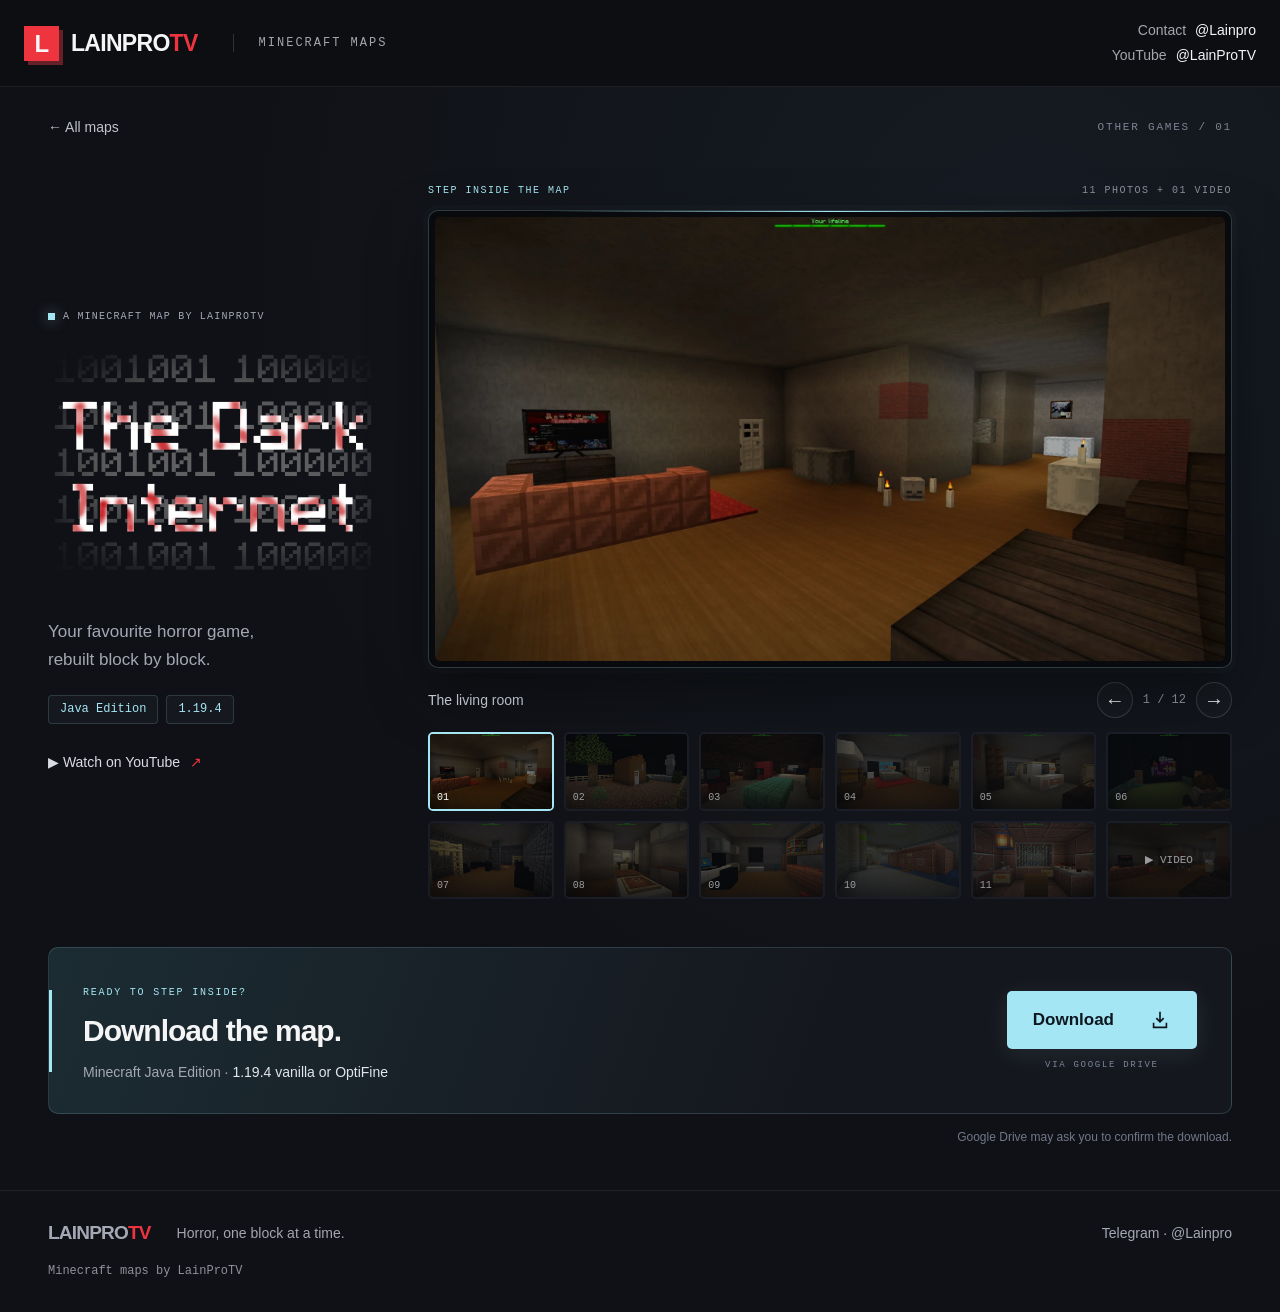
==== dark-internet/index.html @ 1615fa27 "Add The Dark Internet page and update download source" ====
<!doctype html><html lang="en"><head><meta charset="utf-8"><meta name="viewport" content="width=device-width,initial-scale=1"><title>The Dark Internet — LainProTV Minecraft Maps</title><meta name="description" content="Explore eleven screenshots, watch LainProTV’s video and download The Dark Internet for Minecraft Java Edition 1.19.4."><meta name="theme-color" content="#101116"><link rel="stylesheet" href="../styles.css"><link rel="stylesheet" href="../project.css"><script src="../gallery.js" defer></script><style>.dark-project .project-logo{aspect-ratio:1080/800!important}@media(min-width:761px){.dark-project .gallery-dots{grid-template-columns:repeat(6,minmax(0,1fr))}}</style></head><body class="project-page dark-project"><a class="skip" href="#project">Skip to project</a><header class="topbar"><a class="brand" href="../" aria-label="LainProTV home"><span class="brand-mark">L</span><span>LAINPRO<span class="brand-tv">TV</span></span></a><span class="topbar-label">MINECRAFT MAPS</span><div class="contact-links"><a class="contact" href="https://t.me/Lainpro" target="_blank" rel="noopener noreferrer">Contact <span>@Lainpro</span></a><a class="contact youtube" href="https://www.youtube.com/@LainProTV" target="_blank" rel="noopener noreferrer" aria-label="LainProTV YouTube channel">YouTube <span>@LainProTV</span></a></div></header>
<main id="project" class="project-main"><div class="project-breadcrumb"><a class="back-link" href="../#other-games">← All maps</a><span>OTHER GAMES / 01</span></div>
<div class="project-layout"><div class="project-title"><p class="project-kicker"><span></span> A MINECRAFT MAP BY LAINPROTV</p><h1 class="project-logo"><img src="../assets/dark-internet/logo.png" alt="The Dark Internet" width="1080" height="1080"></h1><p class="project-description">Your favourite horror game,<br>rebuilt block by block.</p><div class="project-tags"><span>Java Edition</span><span>1.19.4</span></div><a class="watch-link" href="https://www.youtube.com/watch?v=_7Xxnyls4Ls" target="_blank" rel="noopener noreferrer">▶ Watch on YouTube <span>↗</span></a></div>
<section class="gallery gallery-many" data-video-id="_7Xxnyls4Ls" data-video-title="The Dark Internet · LainProTV" style="--gallery-items:12" aria-label="The Dark Internet screenshots and video" aria-roledescription="carousel" tabindex="0"><div class="gallery-heading"><span>STEP INSIDE THE MAP</span><span>11 PHOTOS + 01 VIDEO</span></div><div class="gallery-stage"><div class="gallery-slides"><figure class="gallery-slide" data-caption="The living room"><img src="../assets/dark-internet/1.webp" alt="Dim living room with a television, copper sofa and candles beside a skull" width="2048" height="1152" fetchpriority="high"></figure><figure class="gallery-slide" data-caption="The garden"><img src="../assets/dark-internet/2.webp" alt="Garden with a wooden shed, tree and stone monument at night" width="2048" height="1152" loading="lazy"></figure><figure class="gallery-slide" data-caption="The game room"><img src="../assets/dark-internet/3.webp" alt="Game room with a turquoise table, arcade cabinets and dark wooden walls" width="2048" height="1152" loading="lazy"></figure><figure class="gallery-slide" data-caption="The bedroom"><img src="../assets/dark-internet/4.webp" alt="Bedroom with a red rug, bed and storage chests" width="2048" height="1152" loading="lazy"></figure><figure class="gallery-slide" data-caption="The bathroom"><img src="../assets/dark-internet/5.webp" alt="Bathroom with white fixtures and a glass shower enclosure" width="2048" height="1152" loading="lazy"></figure><figure class="gallery-slide" data-caption="The screening room"><img src="../assets/dark-internet/6.webp" alt="Dark screening room with an Ice Scream poster and a character in a minecart" width="2048" height="1152" loading="lazy"></figure><figure class="gallery-slide" data-caption="The dark chamber"><img src="../assets/dark-internet/7.webp" alt="Stone-walled chamber with wooden frames and black seating" width="2048" height="1152" loading="lazy"></figure><figure class="gallery-slide" data-caption="The hallway"><img src="../assets/dark-internet/8.webp" alt="Narrow hallway with a table and wooden floor" width="2048" height="1152" loading="lazy"></figure><figure class="gallery-slide" data-caption="The computer room"><img src="../assets/dark-internet/9.webp" alt="Computer room with a laptop, bookshelves and wooden counters" width="2048" height="1152" loading="lazy"></figure><figure class="gallery-slide" data-caption="The underground passage"><img src="../assets/dark-internet/10.webp" alt="Underground stone passage with a copper structure and water channel" width="2048" height="1152" loading="lazy"></figure><figure class="gallery-slide" data-caption="The control room"><img src="../assets/dark-internet/11.webp" alt="Copper-lined control room with a lever, barred window and redstone components" width="2048" height="1152" loading="lazy"></figure><figure class="gallery-slide video-slide" data-caption="The Dark Internet · Video by LainProTV"><div class="video-cover"><img src="../assets/dark-internet/1.webp" alt="" width="2048" height="1152" loading="lazy"><div class="video-cover-content"><span class="video-kicker">LAINPROTV · YOUTUBE</span><button type="button" class="play-video" aria-label="Play The Dark Internet video"><span class="play-icon">▶</span><span>Watch the video</span></button></div></div><div class="video-player" hidden></div></figure></div></div><div class="gallery-caption"><p class="gallery-label">The living room</p><div class="gallery-navigation"><button type="button" class="gallery-arrow prev" aria-label="Previous gallery item">←</button><p class="gallery-count" aria-live="polite" aria-atomic="true">1 / 12</p><button type="button" class="gallery-arrow next" aria-label="Next gallery item">→</button></div></div><div class="gallery-controls"><div class="gallery-dots" aria-label="Choose a screenshot or video"><button type="button" class="gallery-dot" aria-label="Show the living room screenshot" aria-pressed="true"><img src="../assets/dark-internet/1.webp" alt="" loading="lazy"><span>01</span></button><button type="button" class="gallery-dot" aria-label="Show the garden screenshot" aria-pressed="false"><img src="../assets/dark-internet/2.webp" alt="" loading="lazy"><span>02</span></button><button type="button" class="gallery-dot" aria-label="Show the game room screenshot" aria-pressed="false"><img src="../assets/dark-internet/3.webp" alt="" loading="lazy"><span>03</span></button><button type="button" class="gallery-dot" aria-label="Show the bedroom screenshot" aria-pressed="false"><img src="../assets/dark-internet/4.webp" alt="" loading="lazy"><span>04</span></button><button type="button" class="gallery-dot" aria-label="Show the bathroom screenshot" aria-pressed="false"><img src="../assets/dark-internet/5.webp" alt="" loading="lazy"><span>05</span></button><button type="button" class="gallery-dot" aria-label="Show the screening room screenshot" aria-pressed="false"><img src="../assets/dark-internet/6.webp" alt="" loading="lazy"><span>06</span></button><button type="button" class="gallery-dot" aria-label="Show the dark chamber screenshot" aria-pressed="false"><img src="../assets/dark-internet/7.webp" alt="" loading="lazy"><span>07</span></button><button type="button" class="gallery-dot" aria-label="Show the hallway screenshot" aria-pressed="false"><img src="../assets/dark-internet/8.webp" alt="" loading="lazy"><span>08</span></button><button type="button" class="gallery-dot" aria-label="Show the computer room screenshot" aria-pressed="false"><img src="../assets/dark-internet/9.webp" alt="" loading="lazy"><span>09</span></button><button type="button" class="gallery-dot" aria-label="Show the underground passage screenshot" aria-pressed="false"><img src="../assets/dark-internet/10.webp" alt="" loading="lazy"><span>10</span></button><button type="button" class="gallery-dot" aria-label="Show the control room screenshot" aria-pressed="false"><img src="../assets/dark-internet/11.webp" alt="" loading="lazy"><span>11</span></button><button type="button" class="gallery-dot video-thumb" aria-label="Show project video" aria-pressed="false"><img src="../assets/dark-internet/1.webp" alt="" loading="lazy"><span>▶ VIDEO</span></button></div></div></section></div>
<div class="project-download"><div class="download-details"><span class="download-kicker">READY TO STEP INSIDE?</span><h2>Download the map.</h2><p>Minecraft Java Edition · <strong>1.19.4 vanilla or OptiFine</strong></p></div><div class="download-action"><a class="project-download-button" href="https://drive.google.com/file/d/1oVkg6_ezJkWFYy_tOwadUQ1gDndIZRIi/view?usp=sharing">Download <svg viewBox="0 0 24 24" aria-hidden="true"><path d="M12 3v11m-4-4 4 4 4-4M5 15v5h14v-5"/></svg></a><span>VIA GOOGLE DRIVE</span></div></div><p class="project-note">Google Drive may ask you to confirm the download.</p></main><footer><a class="footer-brand" href="../">LAINPRO<span>TV</span></a><p>Horror, one block at a time.</p><a href="https://t.me/Lainpro" target="_blank" rel="noopener noreferrer">Telegram · @Lainpro</a><span class="footer-credit">Minecraft maps by LainProTV</span></footer></body></html>
---- styles.css ----
:root{color-scheme:dark;--bg:#111113;--panel:#1a1a1e;--text:#f5f5f6;--muted:#a5a5ae;--red:#ed343f;--line:#303035}*{box-sizing:border-box}html{scroll-behavior:smooth;scroll-padding-top:25px}body{margin:0;background:var(--bg);color:var(--text);font:16px/1.5 Arial,Helvetica,sans-serif}a{color:inherit;text-decoration:none}a:focus-visible{outline:3px solid #fff;outline-offset:5px}button,a{-webkit-tap-highlight-color:transparent}.skip{position:absolute;top:-80px;left:20px;background:#fff;color:#111;padding:12px;z-index:10}.skip:focus{top:10px}.topbar{min-height:86px;max-width:1440px;margin:auto;padding:20px 48px;display:flex;align-items:center;gap:35px}.brand{display:flex;align-items:center;gap:12px;font-size:23px;font-weight:900;letter-spacing:-.7px}.brand-mark{display:grid;place-items:center;width:35px;height:35px;background:var(--red);font-size:24px;font-weight:900;box-shadow:4px 4px 0 #662028}.brand-tv{color:var(--red)}.topbar-label{font:12px/1.5 'Courier New',monospace;color:var(--muted);letter-spacing:2px;border-left:1px solid var(--line);padding-left:25px}.contact{margin-left:auto;font-size:14px;color:var(--muted);display:flex;gap:9px}.contact span{color:var(--text)}.contact:hover{color:var(--red)}.banner{background:#300501;border-top:1px solid #572024;border-bottom:1px solid #572024;line-height:0}.banner img{width:100%;height:auto;display:block;max-width:2048px;margin:auto}main{max-width:1440px;margin:auto;padding:42px 48px 36px}.catalog-intro{display:flex;justify-content:space-between;gap:30px;align-items:center;margin-bottom:27px}.eyebrow{display:flex;align-items:center;gap:10px;font:12px/1.5 'Courier New',monospace;font-weight:bold;color:#ff6770;letter-spacing:2px}.eyebrow span{width:9px;height:9px;background:var(--red)}h1{font-size:clamp(30px,3.2vw,47px);letter-spacing:-1.8px;font-weight:900;line-height:1.15;margin:10px 0 9px}.catalog-intro p{margin:0;color:var(--muted)}.mobile-break{display:none}.map-total{display:flex;flex-direction:column;align-items:flex-end;flex-shrink:0;border-left:1px solid var(--line);padding-left:35px}.map-total strong{font:900 58px/.95 Arial,Helvetica,sans-serif;letter-spacing:-3px}.map-total span{font:12px/1.5 'Courier New',monospace;color:var(--muted);letter-spacing:1px;margin-top:9px}.category-nav{display:flex;gap:30px;border-bottom:1px solid var(--line);padding:0 0 18px;margin-bottom:28px}.category-nav a{font-size:14px;font-weight:bold;display:flex;gap:12px;align-items:center}.category-nav span{font:12px/1.5 'Courier New',monospace;color:var(--muted)}.category-nav a:hover{color:#fff;text-decoration:underline;text-underline-offset:6px}.collections{display:grid;grid-template-columns:1.18fr 1fr 1fr;gap:22px;align-items:start}.collection{--accent:#6adcf4;--tint:#18272e;background:var(--panel);border:1px solid var(--line);border-top:3px solid var(--accent);border-radius:3px;overflow:hidden;scroll-margin-top:24px}.meat{--accent:#ff8baf;--tint:#30212a}.other{--accent:#f2c56c;--tint:#302b20}.collection-header{display:flex;align-items:center;gap:14px;padding:24px 22px;background:linear-gradient(140deg,var(--tint),var(--panel));border-bottom:1px solid var(--line)}.section-index{font:14px/1 'Courier New',monospace;color:var(--accent);align-self:flex-start;margin-top:6px}.collection h2{font-size:24px;font-weight:900;letter-spacing:-.6px;line-height:1.2;margin:0}.collection-header p{margin:4px 0 0;font:12px/1.5 'Courier New',monospace;color:var(--muted)}.collection-marker{width:12px;height:12px;flex-shrink:0;margin-left:auto;border:2px solid var(--accent)}.collection ul{margin:0;padding:0;list-style:none}.map-row{padding:19px 21px;display:grid;grid-template-columns:minmax(0,1fr) auto;gap:12px;align-items:center;border-bottom:1px solid #2a2a2e}.map-row:last-child{border-bottom:none}.map-row h3{font-size:16px;font-weight:bold;line-height:1.35;margin:0}.map-name p{font-size:14px;line-height:1.35;color:#d4d4db;margin:4px 0 0}.provider{font:12px/1.4 'Courier New',monospace;display:block;color:var(--muted);margin-top:5px}.download{display:flex;align-items:center;justify-content:center;gap:7px;padding:10px 11px;min-height:42px;border:1px solid #46525a;background:#222b30;color:var(--accent);font-size:14px;font-weight:bold;border-radius:3px;transition:background .15s,border-color .15s;white-space:nowrap}.meat .download{background:#30232a;border-color:#5d3a48}.other .download{background:#302b21;border-color:#5a4d34}.download:hover{background:var(--accent);color:#111;border-color:var(--accent)}.download svg{height:17px;width:17px;fill:none;stroke:currentColor;stroke-width:1.8;stroke-linecap:round;stroke-linejoin:round;flex-shrink:0}.download[aria-busy=true]{opacity:.65;cursor:wait}.download-message:empty{display:none}.download-message{grid-column:1/-1;font-size:14px;color:#ddd}.download-message a{color:var(--accent);text-decoration:underline;text-underline-offset:3px}.download-note{display:flex;align-items:flex-start;gap:12px;margin:25px 0 0;color:var(--muted)}.download-note p{font-size:14px;line-height:1.6;margin:0}.note-symbol{display:grid;place-items:center;flex-shrink:0;border:1px solid #65656d;width:19px;height:19px;border-radius:50%;font:12px/1 'Courier New',monospace;margin-top:2px}footer{max-width:1440px;margin:auto;padding:28px 48px 32px;border-top:1px solid var(--line);display:flex;flex-wrap:wrap;gap:14px 26px;align-items:center}.footer-brand{font-size:19px;font-weight:900;letter-spacing:-.8px}.footer-brand span{color:var(--red)}footer p{margin:0;font-size:14px;color:var(--muted)}footer>a:not(.footer-brand){margin-left:auto;font-size:14px}footer>a:hover{color:#ff6770}.footer-credit{flex-basis:100%;font:12px/1.5 'Courier New',monospace;color:#909099}@media(min-width:1650px){.banner img{max-height:345px;object-fit:cover}}@media(max-width:1120px){.topbar{padding:20px 30px}main{padding:35px 30px}.collections{gap:16px;grid-template-columns:1.05fr 1fr 1fr}.collection-header{padding:22px 17px;gap:10px}.collection h2{font-size:21px}.map-row{padding:17px 16px;grid-template-columns:1fr;gap:10px}.download{justify-self:start}footer{padding:25px 30px}}@media(max-width:760px){.topbar{padding:16px 22px;min-height:72px;gap:15px}.brand{font-size:20px}.brand-mark{width:30px;height:30px;font-size:22px}.topbar-label{display:none}.contact{font-size:14px}.contact>span{display:none}.banner{overflow:hidden}.banner img{width:145%;max-width:none;margin-left:-22.5%}main{padding:30px 22px}.catalog-intro{gap:12px;margin-bottom:25px;align-items:flex-end}.mobile-break{display:block}h1{font-size:34px;letter-spacing:-1.1px}.catalog-intro p{font-size:15px;max-width:250px}.map-total{padding-left:17px;margin-bottom:5px}.map-total strong{font-size:43px}.map-total span{font-size:12px;max-width:70px;text-align:right}.category-nav{gap:18px;flex-wrap:wrap;margin-bottom:22px;padding-bottom:15px}.category-nav a{font-size:14px;gap:6px}.collections{grid-template-columns:1fr;gap:25px}.collection-header{padding:22px}.collection h2{font-size:25px}.map-row{grid-template-columns:minmax(0,1fr) auto;padding:19px 21px}.download{justify-self:initial;min-width:107px}.eyebrow{font-size:12px;letter-spacing:1.2px}.download-note{margin-top:25px}footer{padding:25px 22px;gap:12px 20px}footer>a:not(.footer-brand){margin-left:0;flex-basis:100%}.footer-credit{margin-top:5px}}@media(max-width:360px){.map-total{display:none}.map-row{grid-template-columns:1fr}.download{justify-self:start}.category-nav{gap:12px}h1{font-size:30px}}@media(prefers-reduced-motion:reduce){html{scroll-behavior:auto}*{transition:none!important}}

.contact-links{margin-left:auto;display:flex;flex-direction:column;align-items:flex-end;gap:4px}.contact-links .contact{margin-left:0}.contact-links .youtube:hover{color:#ff6770}.contact-links .youtube:hover span{color:#ff6770}
---- project.css ----
.project-page{--ice:#a5e6f4;--sub:#a4a8b5;background:radial-gradient(ellipse at 80% 20%,#20313e55,transparent 55%),#101116}.project-page .topbar{border-bottom:1px solid #ffffff12;max-width:none;padding-left:max(24px,calc((100vw - 1344px)/2));padding-right:max(24px,calc((100vw - 1344px)/2));background:#0d0e12}.project-main{max-width:1440px;padding:30px 48px 44px}.project-breadcrumb{display:flex;justify-content:space-between;align-items:center;margin-bottom:45px;gap:15px}.back-link{font-size:14px;color:#c0c3cc}.back-link:hover{color:var(--ice)}.project-breadcrumb>span{font:11px/1.4 'Courier New',monospace;letter-spacing:1.8px;color:#7e8391}.project-layout{display:grid;grid-template-columns:330px minmax(0,1fr);gap:50px;align-items:center}.project-kicker{display:flex;align-items:center;gap:8px;font:10px/1.5 'Courier New',monospace;letter-spacing:1.2px;color:var(--sub);margin:0 0 25px}.project-kicker>span{width:7px;height:7px;background:var(--ice);box-shadow:0 0 14px #a5e6f488}.project-title h1{font:900 clamp(45px,4.8vw,70px)/.94 Arial,Helvetica,sans-serif;letter-spacing:-3px;margin:0;color:#eff7fa}.title-number{display:block;font:900 128px/.95 Arial,Helvetica,sans-serif;letter-spacing:-8px;margin:15px 0 22px;color:transparent;-webkit-text-stroke:1px var(--ice);text-shadow:0 0 50px #a5e6f414}.project-description{font-size:17px;line-height:1.6;color:var(--sub);margin:0 0 22px}.project-tags{display:flex;gap:8px}.project-tags>span{padding:6px 11px;border:1px solid #a5e6f42b;background:#a5e6f409;font:12px/1.3 'Courier New',monospace;color:var(--ice);border-radius:4px}.watch-link{display:flex;align-items:center;gap:10px;font-size:14px;color:#dadce3;margin-top:28px;width:fit-content}.watch-link>span{color:#ed343f}.watch-link:hover{color:var(--ice)}.gallery{min-width:0}.gallery-heading{display:flex;justify-content:space-between;gap:10px;font:10px/1.5 'Courier New',monospace;letter-spacing:1.5px;color:#8b929f;margin-bottom:12px}.gallery-heading>span:first-child{color:var(--ice)}.gallery-stage{position:relative;border:1px solid #a5e6f439;border-radius:10px;background:#090a0d;padding:6px;box-shadow:0 24px 60px #0006,0 0 0 5px #a5e6f404;overflow:hidden}.gallery-stage:before{content:'';position:absolute;top:0;left:15%;right:15%;height:1px;background:linear-gradient(90deg,transparent,var(--ice),transparent);z-index:2}.gallery-slides{display:flex;overflow-x:auto;scroll-snap-type:x mandatory;border-radius:5px}.gallery-slide{margin:0;flex:0 0 100%;scroll-snap-align:start;min-width:0;aspect-ratio:16/9;background:#090a0d}.gallery-slide img{display:block;width:100%;height:auto;aspect-ratio:16/9;object-fit:contain}.gallery-slide[hidden],[hidden]{display:none!important}.gallery.enhanced .gallery-slides{overflow:hidden}.gallery-caption{display:flex;justify-content:space-between;align-items:center;gap:12px;margin:14px 0}.gallery-label{font-size:14px;color:#d8dce5;margin:0}.gallery-navigation{display:none;align-items:center;gap:10px}.gallery.enhanced .gallery-navigation{display:flex}.gallery-arrow{width:36px;height:36px;border:1px solid #ffffff26;background:#ffffff05;color:#f3f5fa;border-radius:50%;font-size:20px;cursor:pointer}.gallery-arrow:hover{background:var(--ice);color:#101116;border-color:var(--ice)}.gallery-count{font:12px/1.5 'Courier New',monospace;color:#9098a6;margin:0;min-width:43px;text-align:center}.gallery-controls{display:none}.gallery.enhanced .gallery-controls{display:block}.gallery-dots{display:grid;grid-template-columns:repeat(var(--gallery-items,6),minmax(0,1fr));gap:10px}.gallery-dot{position:relative;aspect-ratio:16/10;padding:0;border:2px solid transparent;background:#222530;border-radius:5px;overflow:hidden;cursor:pointer;opacity:.58;transition:opacity .2s,border-color .2s}.gallery-dot img{display:block;width:100%;height:100%;object-fit:cover}.gallery-dot:after{content:'';position:absolute;inset:0;background:linear-gradient(transparent,#0009)}.gallery-dot>span{position:absolute;bottom:5px;left:7px;z-index:1;font:10px/1.2 'Courier New',monospace;color:#fff}.gallery-dot:hover{opacity:1}.gallery-dot[aria-pressed=true]{border-color:var(--ice);opacity:1}.video-thumb>span{inset:0;display:grid;place-items:center;font-size:11px;background:#0004}.video-cover{position:relative;height:100%}.video-cover>img{height:100%;object-fit:cover;filter:brightness(.42)}.video-cover-content{position:absolute;inset:0;display:flex;flex-direction:column;align-items:center;justify-content:center;gap:20px}.video-kicker{font:11px/1.4 'Courier New',monospace;letter-spacing:2px;color:#fff}.play-video{display:flex;flex-direction:column;align-items:center;gap:16px;color:#fff;border:0;background:none;font:700 20px/1.4 Arial,sans-serif;cursor:pointer}.play-icon{display:grid;place-items:center;width:76px;height:76px;padding-left:5px;border:1px solid #ffffff80;border-radius:50%;background:#ed343f;box-shadow:0 0 0 10px #ed343f25;font-size:28px}.play-video:hover .play-icon{background:#ff4c57;transform:scale(1.06)}.video-player{height:100%}.video-player iframe{display:block;width:100%;height:100%;border:0;aspect-ratio:16/9}.project-download{display:flex;justify-content:space-between;align-items:center;gap:30px;margin-top:48px;padding:30px 34px;border:1px solid #a5e6f42b;border-radius:10px;background:linear-gradient(110deg,#1c2c33,#15171e 65%);position:relative;overflow:hidden}.project-download:before{content:'';position:absolute;left:0;top:25%;bottom:25%;width:3px;background:var(--ice)}.download-kicker{font:10px/1.5 'Courier New',monospace;letter-spacing:1.8px;color:var(--ice)}.download-details h2{font-size:30px;letter-spacing:-1px;margin:6px 0 9px}.download-details p{color:var(--sub);font-size:14px;margin:0}.download-details strong{font-weight:400;color:#e1e5ed}.download-action{display:flex;flex-direction:column;align-items:center;gap:10px;flex-shrink:0}.project-download-button{display:flex;justify-content:center;align-items:center;gap:35px;background:var(--ice);color:#0c1720;min-height:58px;padding:15px 26px;border-radius:5px;font-size:17px;font-weight:bold;box-shadow:0 5px 25px #a5e6f419;transition:background .2s,transform .2s}.project-download-button:hover{background:#d7f7ff;transform:translateY(-2px)}.project-download-button svg{width:22px;height:22px;fill:none;stroke:currentColor;stroke-width:1.8}.download-action>span{font:9px/1.4 'Courier New',monospace;letter-spacing:1.7px;color:#7d8697}.project-note{color:#707889;font-size:12px;margin:14px 0 0;text-align:right}.project-page footer{border-color:#ffffff12;color:#a4a8b5}.project-page button:focus-visible,.gallery:focus-visible{outline:3px solid var(--ice);outline-offset:4px}
@media(max-width:1100px){.project-layout{grid-template-columns:245px minmax(0,1fr);gap:30px}.project-title h1{font-size:49px}.title-number{font-size:105px}.project-kicker{font-size:9px;letter-spacing:.5px}.project-main{padding-left:30px;padding-right:30px}.gallery-dots{gap:6px}}
@media(max-width:760px){.project-main{padding:24px 20px 32px}.project-breadcrumb{margin-bottom:30px}.project-breadcrumb>span{font-size:9px;letter-spacing:.7px}.project-layout{grid-template-columns:1fr;gap:28px}.project-title{position:relative;padding-right:100px}.project-title h1{font-size:52px;letter-spacing:-2px}.title-number{position:absolute;right:0;top:30px;font-size:115px;margin:0;letter-spacing:-7px}.project-kicker{margin-bottom:17px}.project-description{font-size:15px;margin:17px 0}.project-description br{display:none}.watch-link{margin-top:18px}.gallery-heading{font-size:9px;letter-spacing:.7px}.gallery-dots{gap:5px}.gallery-dot>span{font-size:8px;bottom:3px;left:4px}.video-thumb>span{font-size:8px;inset:0}.gallery-caption{margin:10px 0}.gallery-label{font-size:12px}.gallery-navigation{gap:7px}.gallery-arrow{width:30px;height:30px}.gallery-count{min-width:35px;font-size:11px}.project-download{margin-top:30px;padding:24px;flex-direction:column;align-items:stretch;gap:22px}.download-details h2{font-size:27px}.download-details p{line-height:1.7}.download-action{align-items:stretch}.download-action>span{text-align:center}.project-note{text-align:center;line-height:1.5}.play-icon{width:55px;height:55px;font-size:22px}.play-video{font-size:16px;gap:13px}.video-cover-content{gap:13px}.video-kicker{font-size:9px}.project-page .contact span{display:inline}.project-page .contact{font-size:12px}.project-page .brand{font-size:18px}}
@media(prefers-reduced-motion:reduce){.play-icon{transform:none!important}}

.project-title h1.project-logo{margin:0 0 25px;width:100%;aspect-ratio:1080/615;overflow:hidden;line-height:0}.project-logo img{display:block;width:100%;height:100%;object-fit:cover;object-position:center}
@media(max-width:760px){.project-title:has(.project-logo){padding-right:0}.project-title h1.project-logo{max-width:340px;margin-bottom:20px}}

.help-project .project-logo{aspect-ratio:1080/630!important}

@media(max-width:760px){.gallery-many .gallery-dots{grid-template-columns:repeat(4,minmax(0,1fr))}}
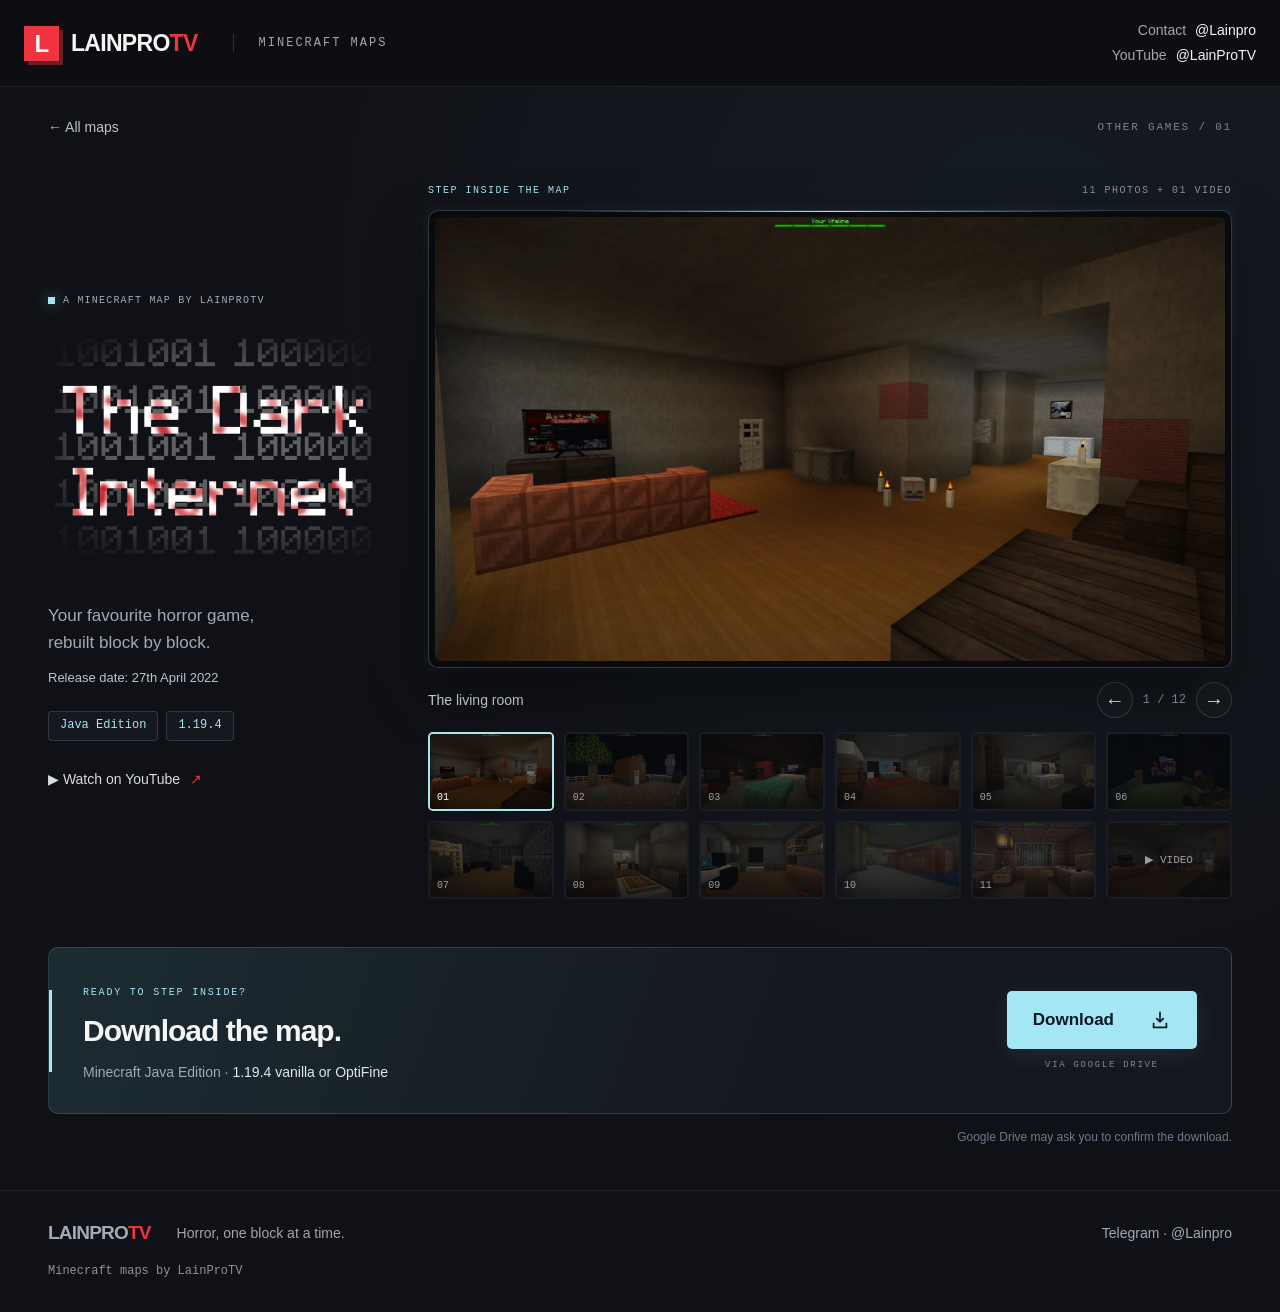
==== commit 6e8d5763: "Add supplied release dates to 11 project descriptions" ====
--- a/dark-internet/index.html
+++ b/dark-internet/index.html
@@ -1,5 +1,5 @@
 <!doctype html><html lang="en"><head><meta charset="utf-8"><meta name="viewport" content="width=device-width,initial-scale=1"><title>The Dark Internet — LainProTV Minecraft Maps</title><meta name="description" content="Explore eleven screenshots, watch LainProTV’s video and download The Dark Internet for Minecraft Java Edition 1.19.4."><meta name="theme-color" content="#101116"><link rel="stylesheet" href="../styles.css"><link rel="stylesheet" href="../project.css"><script src="../gallery.js" defer></script><style>.dark-project .project-logo{aspect-ratio:1080/800!important}@media(min-width:761px){.dark-project .gallery-dots{grid-template-columns:repeat(6,minmax(0,1fr))}}</style></head><body class="project-page dark-project"><a class="skip" href="#project">Skip to project</a><header class="topbar"><a class="brand" href="../" aria-label="LainProTV home"><span class="brand-mark">L</span><span>LAINPRO<span class="brand-tv">TV</span></span></a><span class="topbar-label">MINECRAFT MAPS</span><div class="contact-links"><a class="contact" href="https://t.me/Lainpro" target="_blank" rel="noopener noreferrer">Contact <span>@Lainpro</span></a><a class="contact youtube" href="https://www.youtube.com/@LainProTV" target="_blank" rel="noopener noreferrer" aria-label="LainProTV YouTube channel">YouTube <span>@LainProTV</span></a></div></header>
 <main id="project" class="project-main"><div class="project-breadcrumb"><a class="back-link" href="../#other-games">← All maps</a><span>OTHER GAMES / 01</span></div>
-<div class="project-layout"><div class="project-title"><p class="project-kicker"><span></span> A MINECRAFT MAP BY LAINPROTV</p><h1 class="project-logo"><img src="../assets/dark-internet/logo.png" alt="The Dark Internet" width="1080" height="1080"></h1><p class="project-description">Your favourite horror game,<br>rebuilt block by block.</p><div class="project-tags"><span>Java Edition</span><span>1.19.4</span></div><a class="watch-link" href="https://www.youtube.com/watch?v=_7Xxnyls4Ls" target="_blank" rel="noopener noreferrer">▶ Watch on YouTube <span>↗</span></a></div>
+<div class="project-layout"><div class="project-title"><p class="project-kicker"><span></span> A MINECRAFT MAP BY LAINPROTV</p><h1 class="project-logo"><img src="../assets/dark-internet/logo.png" alt="The Dark Internet" width="1080" height="1080"></h1><p class="project-description">Your favourite horror game,<br>rebuilt block by block.<span class="project-release">Release date: 27th April 2022</span></p><div class="project-tags"><span>Java Edition</span><span>1.19.4</span></div><a class="watch-link" href="https://www.youtube.com/watch?v=_7Xxnyls4Ls" target="_blank" rel="noopener noreferrer">▶ Watch on YouTube <span>↗</span></a></div>
 <section class="gallery gallery-many" data-video-id="_7Xxnyls4Ls" data-video-title="The Dark Internet · LainProTV" style="--gallery-items:12" aria-label="The Dark Internet screenshots and video" aria-roledescription="carousel" tabindex="0"><div class="gallery-heading"><span>STEP INSIDE THE MAP</span><span>11 PHOTOS + 01 VIDEO</span></div><div class="gallery-stage"><div class="gallery-slides"><figure class="gallery-slide" data-caption="The living room"><img src="../assets/dark-internet/1.webp" alt="Dim living room with a television, copper sofa and candles beside a skull" width="2048" height="1152" fetchpriority="high"></figure><figure class="gallery-slide" data-caption="The garden"><img src="../assets/dark-internet/2.webp" alt="Garden with a wooden shed, tree and stone monument at night" width="2048" height="1152" loading="lazy"></figure><figure class="gallery-slide" data-caption="The game room"><img src="../assets/dark-internet/3.webp" alt="Game room with a turquoise table, arcade cabinets and dark wooden walls" width="2048" height="1152" loading="lazy"></figure><figure class="gallery-slide" data-caption="The bedroom"><img src="../assets/dark-internet/4.webp" alt="Bedroom with a red rug, bed and storage chests" width="2048" height="1152" loading="lazy"></figure><figure class="gallery-slide" data-caption="The bathroom"><img src="../assets/dark-internet/5.webp" alt="Bathroom with white fixtures and a glass shower enclosure" width="2048" height="1152" loading="lazy"></figure><figure class="gallery-slide" data-caption="The screening room"><img src="../assets/dark-internet/6.webp" alt="Dark screening room with an Ice Scream poster and a character in a minecart" width="2048" height="1152" loading="lazy"></figure><figure class="gallery-slide" data-caption="The dark chamber"><img src="../assets/dark-internet/7.webp" alt="Stone-walled chamber with wooden frames and black seating" width="2048" height="1152" loading="lazy"></figure><figure class="gallery-slide" data-caption="The hallway"><img src="../assets/dark-internet/8.webp" alt="Narrow hallway with a table and wooden floor" width="2048" height="1152" loading="lazy"></figure><figure class="gallery-slide" data-caption="The computer room"><img src="../assets/dark-internet/9.webp" alt="Computer room with a laptop, bookshelves and wooden counters" width="2048" height="1152" loading="lazy"></figure><figure class="gallery-slide" data-caption="The underground passage"><img src="../assets/dark-internet/10.webp" alt="Underground stone passage with a copper structure and water channel" width="2048" height="1152" loading="lazy"></figure><figure class="gallery-slide" data-caption="The control room"><img src="../assets/dark-internet/11.webp" alt="Copper-lined control room with a lever, barred window and redstone components" width="2048" height="1152" loading="lazy"></figure><figure class="gallery-slide video-slide" data-caption="The Dark Internet · Video by LainProTV"><div class="video-cover"><img src="../assets/dark-internet/1.webp" alt="" width="2048" height="1152" loading="lazy"><div class="video-cover-content"><span class="video-kicker">LAINPROTV · YOUTUBE</span><button type="button" class="play-video" aria-label="Play The Dark Internet video"><span class="play-icon">▶</span><span>Watch the video</span></button></div></div><div class="video-player" hidden></div></figure></div></div><div class="gallery-caption"><p class="gallery-label">The living room</p><div class="gallery-navigation"><button type="button" class="gallery-arrow prev" aria-label="Previous gallery item">←</button><p class="gallery-count" aria-live="polite" aria-atomic="true">1 / 12</p><button type="button" class="gallery-arrow next" aria-label="Next gallery item">→</button></div></div><div class="gallery-controls"><div class="gallery-dots" aria-label="Choose a screenshot or video"><button type="button" class="gallery-dot" aria-label="Show the living room screenshot" aria-pressed="true"><img src="../assets/dark-internet/1.webp" alt="" loading="lazy"><span>01</span></button><button type="button" class="gallery-dot" aria-label="Show the garden screenshot" aria-pressed="false"><img src="../assets/dark-internet/2.webp" alt="" loading="lazy"><span>02</span></button><button type="button" class="gallery-dot" aria-label="Show the game room screenshot" aria-pressed="false"><img src="../assets/dark-internet/3.webp" alt="" loading="lazy"><span>03</span></button><button type="button" class="gallery-dot" aria-label="Show the bedroom screenshot" aria-pressed="false"><img src="../assets/dark-internet/4.webp" alt="" loading="lazy"><span>04</span></button><button type="button" class="gallery-dot" aria-label="Show the bathroom screenshot" aria-pressed="false"><img src="../assets/dark-internet/5.webp" alt="" loading="lazy"><span>05</span></button><button type="button" class="gallery-dot" aria-label="Show the screening room screenshot" aria-pressed="false"><img src="../assets/dark-internet/6.webp" alt="" loading="lazy"><span>06</span></button><button type="button" class="gallery-dot" aria-label="Show the dark chamber screenshot" aria-pressed="false"><img src="../assets/dark-internet/7.webp" alt="" loading="lazy"><span>07</span></button><button type="button" class="gallery-dot" aria-label="Show the hallway screenshot" aria-pressed="false"><img src="../assets/dark-internet/8.webp" alt="" loading="lazy"><span>08</span></button><button type="button" class="gallery-dot" aria-label="Show the computer room screenshot" aria-pressed="false"><img src="../assets/dark-internet/9.webp" alt="" loading="lazy"><span>09</span></button><button type="button" class="gallery-dot" aria-label="Show the underground passage screenshot" aria-pressed="false"><img src="../assets/dark-internet/10.webp" alt="" loading="lazy"><span>10</span></button><button type="button" class="gallery-dot" aria-label="Show the control room screenshot" aria-pressed="false"><img src="../assets/dark-internet/11.webp" alt="" loading="lazy"><span>11</span></button><button type="button" class="gallery-dot video-thumb" aria-label="Show project video" aria-pressed="false"><img src="../assets/dark-internet/1.webp" alt="" loading="lazy"><span>▶ VIDEO</span></button></div></div></section></div>
 <div class="project-download"><div class="download-details"><span class="download-kicker">READY TO STEP INSIDE?</span><h2>Download the map.</h2><p>Minecraft Java Edition · <strong>1.19.4 vanilla or OptiFine</strong></p></div><div class="download-action"><a class="project-download-button" href="https://drive.google.com/file/d/1oVkg6_ezJkWFYy_tOwadUQ1gDndIZRIi/view?usp=sharing">Download <svg viewBox="0 0 24 24" aria-hidden="true"><path d="M12 3v11m-4-4 4 4 4-4M5 15v5h14v-5"/></svg></a><span>VIA GOOGLE DRIVE</span></div></div><p class="project-note">Google Drive may ask you to confirm the download.</p></main><footer><a class="footer-brand" href="../">LAINPRO<span>TV</span></a><p>Horror, one block at a time.</p><a href="https://t.me/Lainpro" target="_blank" rel="noopener noreferrer">Telegram · @Lainpro</a><span class="footer-credit">Minecraft maps by LainProTV</span></footer></body></html>
--- a/project.css
+++ b/project.css
@@ -9,3 +9,5 @@
 .help-project .project-logo{aspect-ratio:1080/630!important}
 
 @media(max-width:760px){.gallery-many .gallery-dots{grid-template-columns:repeat(4,minmax(0,1fr))}}
+
+.project-release{display:block;margin-top:12px;font-size:13px;line-height:1.6;color:#b9c4d0}
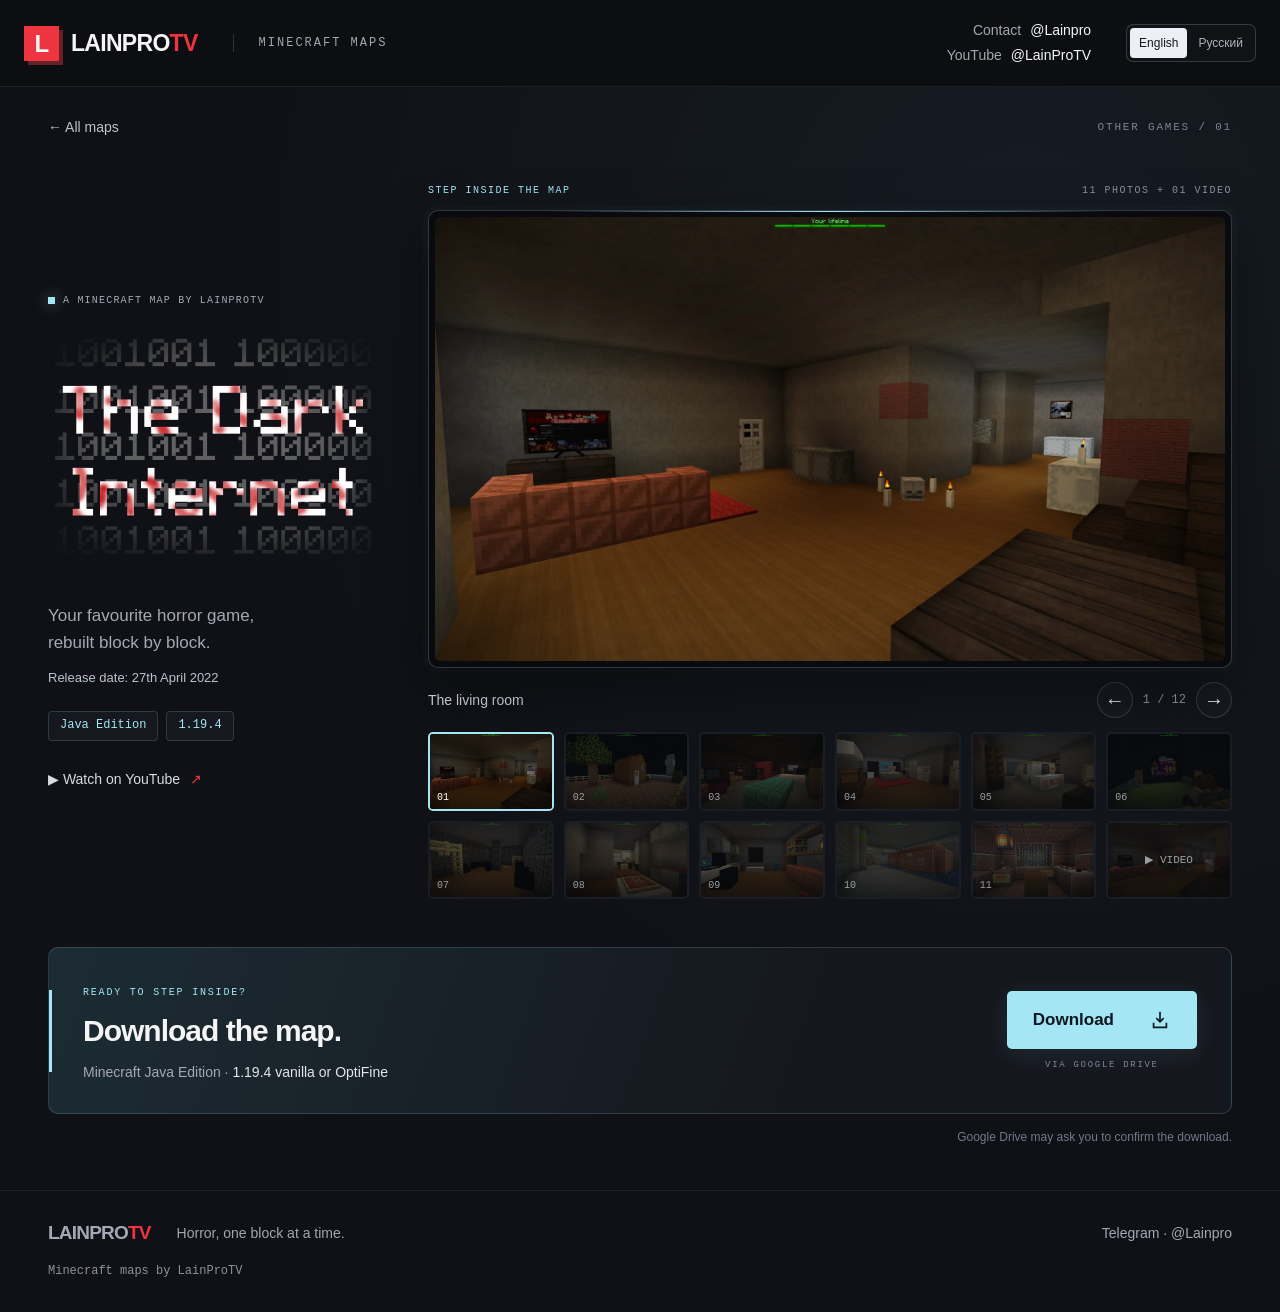
==== commit 2aad8498: "Add English and Russian language switch with persisted preference across all pages" ====
--- a/dark-internet/index.html
+++ b/dark-internet/index.html
@@ -1,4 +1,4 @@
-<!doctype html><html lang="en"><head><meta charset="utf-8"><meta name="viewport" content="width=device-width,initial-scale=1"><title>The Dark Internet — LainProTV Minecraft Maps</title><meta name="description" content="Explore eleven screenshots, watch LainProTV’s video and download The Dark Internet for Minecraft Java Edition 1.19.4."><meta name="theme-color" content="#101116"><link rel="stylesheet" href="../styles.css"><link rel="stylesheet" href="../project.css"><script src="../gallery.js" defer></script><style>.dark-project .project-logo{aspect-ratio:1080/800!important}@media(min-width:761px){.dark-project .gallery-dots{grid-template-columns:repeat(6,minmax(0,1fr))}}</style></head><body class="project-page dark-project"><a class="skip" href="#project">Skip to project</a><header class="topbar"><a class="brand" href="../" aria-label="LainProTV home"><span class="brand-mark">L</span><span>LAINPRO<span class="brand-tv">TV</span></span></a><span class="topbar-label">MINECRAFT MAPS</span><div class="contact-links"><a class="contact" href="https://t.me/Lainpro" target="_blank" rel="noopener noreferrer">Contact <span>@Lainpro</span></a><a class="contact youtube" href="https://www.youtube.com/@LainProTV" target="_blank" rel="noopener noreferrer" aria-label="LainProTV YouTube channel">YouTube <span>@LainProTV</span></a></div></header>
+<!doctype html><html lang="en"><head><script src="../language.js?v=1" defer></script><meta charset="utf-8"><meta name="viewport" content="width=device-width,initial-scale=1"><title>The Dark Internet — LainProTV Minecraft Maps</title><meta name="description" content="Explore eleven screenshots, watch LainProTV’s video and download The Dark Internet for Minecraft Java Edition 1.19.4."><meta name="theme-color" content="#101116"><link rel="stylesheet" href="../styles.css?v=languages1"><link rel="stylesheet" href="../project.css"><script src="../gallery.js" defer></script><style>.dark-project .project-logo{aspect-ratio:1080/800!important}@media(min-width:761px){.dark-project .gallery-dots{grid-template-columns:repeat(6,minmax(0,1fr))}}</style></head><body class="project-page dark-project"><a class="skip" href="#project">Skip to project</a><header class="topbar"><a class="brand" href="../" aria-label="LainProTV home"><span class="brand-mark">L</span><span>LAINPRO<span class="brand-tv">TV</span></span></a><span class="topbar-label">MINECRAFT MAPS</span><div class="contact-links"><a class="contact" href="https://t.me/Lainpro" target="_blank" rel="noopener noreferrer">Contact <span>@Lainpro</span></a><a class="contact youtube" href="https://www.youtube.com/@LainProTV" target="_blank" rel="noopener noreferrer" aria-label="LainProTV YouTube channel">YouTube <span>@LainProTV</span></a></div></header>
 <main id="project" class="project-main"><div class="project-breadcrumb"><a class="back-link" href="../#other-games">← All maps</a><span>OTHER GAMES / 01</span></div>
 <div class="project-layout"><div class="project-title"><p class="project-kicker"><span></span> A MINECRAFT MAP BY LAINPROTV</p><h1 class="project-logo"><img src="../assets/dark-internet/logo.png" alt="The Dark Internet" width="1080" height="1080"></h1><p class="project-description">Your favourite horror game,<br>rebuilt block by block.<span class="project-release">Release date: 27th April 2022</span></p><div class="project-tags"><span>Java Edition</span><span>1.19.4</span></div><a class="watch-link" href="https://www.youtube.com/watch?v=_7Xxnyls4Ls" target="_blank" rel="noopener noreferrer">▶ Watch on YouTube <span>↗</span></a></div>
 <section class="gallery gallery-many" data-video-id="_7Xxnyls4Ls" data-video-title="The Dark Internet · LainProTV" style="--gallery-items:12" aria-label="The Dark Internet screenshots and video" aria-roledescription="carousel" tabindex="0"><div class="gallery-heading"><span>STEP INSIDE THE MAP</span><span>11 PHOTOS + 01 VIDEO</span></div><div class="gallery-stage"><div class="gallery-slides"><figure class="gallery-slide" data-caption="The living room"><img src="../assets/dark-internet/1.webp" alt="Dim living room with a television, copper sofa and candles beside a skull" width="2048" height="1152" fetchpriority="high"></figure><figure class="gallery-slide" data-caption="The garden"><img src="../assets/dark-internet/2.webp" alt="Garden with a wooden shed, tree and stone monument at night" width="2048" height="1152" loading="lazy"></figure><figure class="gallery-slide" data-caption="The game room"><img src="../assets/dark-internet/3.webp" alt="Game room with a turquoise table, arcade cabinets and dark wooden walls" width="2048" height="1152" loading="lazy"></figure><figure class="gallery-slide" data-caption="The bedroom"><img src="../assets/dark-internet/4.webp" alt="Bedroom with a red rug, bed and storage chests" width="2048" height="1152" loading="lazy"></figure><figure class="gallery-slide" data-caption="The bathroom"><img src="../assets/dark-internet/5.webp" alt="Bathroom with white fixtures and a glass shower enclosure" width="2048" height="1152" loading="lazy"></figure><figure class="gallery-slide" data-caption="The screening room"><img src="../assets/dark-internet/6.webp" alt="Dark screening room with an Ice Scream poster and a character in a minecart" width="2048" height="1152" loading="lazy"></figure><figure class="gallery-slide" data-caption="The dark chamber"><img src="../assets/dark-internet/7.webp" alt="Stone-walled chamber with wooden frames and black seating" width="2048" height="1152" loading="lazy"></figure><figure class="gallery-slide" data-caption="The hallway"><img src="../assets/dark-internet/8.webp" alt="Narrow hallway with a table and wooden floor" width="2048" height="1152" loading="lazy"></figure><figure class="gallery-slide" data-caption="The computer room"><img src="../assets/dark-internet/9.webp" alt="Computer room with a laptop, bookshelves and wooden counters" width="2048" height="1152" loading="lazy"></figure><figure class="gallery-slide" data-caption="The underground passage"><img src="../assets/dark-internet/10.webp" alt="Underground stone passage with a copper structure and water channel" width="2048" height="1152" loading="lazy"></figure><figure class="gallery-slide" data-caption="The control room"><img src="../assets/dark-internet/11.webp" alt="Copper-lined control room with a lever, barred window and redstone components" width="2048" height="1152" loading="lazy"></figure><figure class="gallery-slide video-slide" data-caption="The Dark Internet · Video by LainProTV"><div class="video-cover"><img src="../assets/dark-internet/1.webp" alt="" width="2048" height="1152" loading="lazy"><div class="video-cover-content"><span class="video-kicker">LAINPROTV · YOUTUBE</span><button type="button" class="play-video" aria-label="Play The Dark Internet video"><span class="play-icon">▶</span><span>Watch the video</span></button></div></div><div class="video-player" hidden></div></figure></div></div><div class="gallery-caption"><p class="gallery-label">The living room</p><div class="gallery-navigation"><button type="button" class="gallery-arrow prev" aria-label="Previous gallery item">←</button><p class="gallery-count" aria-live="polite" aria-atomic="true">1 / 12</p><button type="button" class="gallery-arrow next" aria-label="Next gallery item">→</button></div></div><div class="gallery-controls"><div class="gallery-dots" aria-label="Choose a screenshot or video"><button type="button" class="gallery-dot" aria-label="Show the living room screenshot" aria-pressed="true"><img src="../assets/dark-internet/1.webp" alt="" loading="lazy"><span>01</span></button><button type="button" class="gallery-dot" aria-label="Show the garden screenshot" aria-pressed="false"><img src="../assets/dark-internet/2.webp" alt="" loading="lazy"><span>02</span></button><button type="button" class="gallery-dot" aria-label="Show the game room screenshot" aria-pressed="false"><img src="../assets/dark-internet/3.webp" alt="" loading="lazy"><span>03</span></button><button type="button" class="gallery-dot" aria-label="Show the bedroom screenshot" aria-pressed="false"><img src="../assets/dark-internet/4.webp" alt="" loading="lazy"><span>04</span></button><button type="button" class="gallery-dot" aria-label="Show the bathroom screenshot" aria-pressed="false"><img src="../assets/dark-internet/5.webp" alt="" loading="lazy"><span>05</span></button><button type="button" class="gallery-dot" aria-label="Show the screening room screenshot" aria-pressed="false"><img src="../assets/dark-internet/6.webp" alt="" loading="lazy"><span>06</span></button><button type="button" class="gallery-dot" aria-label="Show the dark chamber screenshot" aria-pressed="false"><img src="../assets/dark-internet/7.webp" alt="" loading="lazy"><span>07</span></button><button type="button" class="gallery-dot" aria-label="Show the hallway screenshot" aria-pressed="false"><img src="../assets/dark-internet/8.webp" alt="" loading="lazy"><span>08</span></button><button type="button" class="gallery-dot" aria-label="Show the computer room screenshot" aria-pressed="false"><img src="../assets/dark-internet/9.webp" alt="" loading="lazy"><span>09</span></button><button type="button" class="gallery-dot" aria-label="Show the underground passage screenshot" aria-pressed="false"><img src="../assets/dark-internet/10.webp" alt="" loading="lazy"><span>10</span></button><button type="button" class="gallery-dot" aria-label="Show the control room screenshot" aria-pressed="false"><img src="../assets/dark-internet/11.webp" alt="" loading="lazy"><span>11</span></button><button type="button" class="gallery-dot video-thumb" aria-label="Show project video" aria-pressed="false"><img src="../assets/dark-internet/1.webp" alt="" loading="lazy"><span>▶ VIDEO</span></button></div></div></section></div>
--- a/styles.css
+++ b/styles.css
@@ -1,3 +1,5 @@
 :root{color-scheme:dark;--bg:#111113;--panel:#1a1a1e;--text:#f5f5f6;--muted:#a5a5ae;--red:#ed343f;--line:#303035}*{box-sizing:border-box}html{scroll-behavior:smooth;scroll-padding-top:25px}body{margin:0;background:var(--bg);color:var(--text);font:16px/1.5 Arial,Helvetica,sans-serif}a{color:inherit;text-decoration:none}a:focus-visible{outline:3px solid #fff;outline-offset:5px}button,a{-webkit-tap-highlight-color:transparent}.skip{position:absolute;top:-80px;left:20px;background:#fff;color:#111;padding:12px;z-index:10}.skip:focus{top:10px}.topbar{min-height:86px;max-width:1440px;margin:auto;padding:20px 48px;display:flex;align-items:center;gap:35px}.brand{display:flex;align-items:center;gap:12px;font-size:23px;font-weight:900;letter-spacing:-.7px}.brand-mark{display:grid;place-items:center;width:35px;height:35px;background:var(--red);font-size:24px;font-weight:900;box-shadow:4px 4px 0 #662028}.brand-tv{color:var(--red)}.topbar-label{font:12px/1.5 'Courier New',monospace;color:var(--muted);letter-spacing:2px;border-left:1px solid var(--line);padding-left:25px}.contact{margin-left:auto;font-size:14px;color:var(--muted);display:flex;gap:9px}.contact span{color:var(--text)}.contact:hover{color:var(--red)}.banner{background:#300501;border-top:1px solid #572024;border-bottom:1px solid #572024;line-height:0}.banner img{width:100%;height:auto;display:block;max-width:2048px;margin:auto}main{max-width:1440px;margin:auto;padding:42px 48px 36px}.catalog-intro{display:flex;justify-content:space-between;gap:30px;align-items:center;margin-bottom:27px}.eyebrow{display:flex;align-items:center;gap:10px;font:12px/1.5 'Courier New',monospace;font-weight:bold;color:#ff6770;letter-spacing:2px}.eyebrow span{width:9px;height:9px;background:var(--red)}h1{font-size:clamp(30px,3.2vw,47px);letter-spacing:-1.8px;font-weight:900;line-height:1.15;margin:10px 0 9px}.catalog-intro p{margin:0;color:var(--muted)}.mobile-break{display:none}.map-total{display:flex;flex-direction:column;align-items:flex-end;flex-shrink:0;border-left:1px solid var(--line);padding-left:35px}.map-total strong{font:900 58px/.95 Arial,Helvetica,sans-serif;letter-spacing:-3px}.map-total span{font:12px/1.5 'Courier New',monospace;color:var(--muted);letter-spacing:1px;margin-top:9px}.category-nav{display:flex;gap:30px;border-bottom:1px solid var(--line);padding:0 0 18px;margin-bottom:28px}.category-nav a{font-size:14px;font-weight:bold;display:flex;gap:12px;align-items:center}.category-nav span{font:12px/1.5 'Courier New',monospace;color:var(--muted)}.category-nav a:hover{color:#fff;text-decoration:underline;text-underline-offset:6px}.collections{display:grid;grid-template-columns:1.18fr 1fr 1fr;gap:22px;align-items:start}.collection{--accent:#6adcf4;--tint:#18272e;background:var(--panel);border:1px solid var(--line);border-top:3px solid var(--accent);border-radius:3px;overflow:hidden;scroll-margin-top:24px}.meat{--accent:#ff8baf;--tint:#30212a}.other{--accent:#f2c56c;--tint:#302b20}.collection-header{display:flex;align-items:center;gap:14px;padding:24px 22px;background:linear-gradient(140deg,var(--tint),var(--panel));border-bottom:1px solid var(--line)}.section-index{font:14px/1 'Courier New',monospace;color:var(--accent);align-self:flex-start;margin-top:6px}.collection h2{font-size:24px;font-weight:900;letter-spacing:-.6px;line-height:1.2;margin:0}.collection-header p{margin:4px 0 0;font:12px/1.5 'Courier New',monospace;color:var(--muted)}.collection-marker{width:12px;height:12px;flex-shrink:0;margin-left:auto;border:2px solid var(--accent)}.collection ul{margin:0;padding:0;list-style:none}.map-row{padding:19px 21px;display:grid;grid-template-columns:minmax(0,1fr) auto;gap:12px;align-items:center;border-bottom:1px solid #2a2a2e}.map-row:last-child{border-bottom:none}.map-row h3{font-size:16px;font-weight:bold;line-height:1.35;margin:0}.map-name p{font-size:14px;line-height:1.35;color:#d4d4db;margin:4px 0 0}.provider{font:12px/1.4 'Courier New',monospace;display:block;color:var(--muted);margin-top:5px}.download{display:flex;align-items:center;justify-content:center;gap:7px;padding:10px 11px;min-height:42px;border:1px solid #46525a;background:#222b30;color:var(--accent);font-size:14px;font-weight:bold;border-radius:3px;transition:background .15s,border-color .15s;white-space:nowrap}.meat .download{background:#30232a;border-color:#5d3a48}.other .download{background:#302b21;border-color:#5a4d34}.download:hover{background:var(--accent);color:#111;border-color:var(--accent)}.download svg{height:17px;width:17px;fill:none;stroke:currentColor;stroke-width:1.8;stroke-linecap:round;stroke-linejoin:round;flex-shrink:0}.download[aria-busy=true]{opacity:.65;cursor:wait}.download-message:empty{display:none}.download-message{grid-column:1/-1;font-size:14px;color:#ddd}.download-message a{color:var(--accent);text-decoration:underline;text-underline-offset:3px}.download-note{display:flex;align-items:flex-start;gap:12px;margin:25px 0 0;color:var(--muted)}.download-note p{font-size:14px;line-height:1.6;margin:0}.note-symbol{display:grid;place-items:center;flex-shrink:0;border:1px solid #65656d;width:19px;height:19px;border-radius:50%;font:12px/1 'Courier New',monospace;margin-top:2px}footer{max-width:1440px;margin:auto;padding:28px 48px 32px;border-top:1px solid var(--line);display:flex;flex-wrap:wrap;gap:14px 26px;align-items:center}.footer-brand{font-size:19px;font-weight:900;letter-spacing:-.8px}.footer-brand span{color:var(--red)}footer p{margin:0;font-size:14px;color:var(--muted)}footer>a:not(.footer-brand){margin-left:auto;font-size:14px}footer>a:hover{color:#ff6770}.footer-credit{flex-basis:100%;font:12px/1.5 'Courier New',monospace;color:#909099}@media(min-width:1650px){.banner img{max-height:345px;object-fit:cover}}@media(max-width:1120px){.topbar{padding:20px 30px}main{padding:35px 30px}.collections{gap:16px;grid-template-columns:1.05fr 1fr 1fr}.collection-header{padding:22px 17px;gap:10px}.collection h2{font-size:21px}.map-row{padding:17px 16px;grid-template-columns:1fr;gap:10px}.download{justify-self:start}footer{padding:25px 30px}}@media(max-width:760px){.topbar{padding:16px 22px;min-height:72px;gap:15px}.brand{font-size:20px}.brand-mark{width:30px;height:30px;font-size:22px}.topbar-label{display:none}.contact{font-size:14px}.contact>span{display:none}.banner{overflow:hidden}.banner img{width:145%;max-width:none;margin-left:-22.5%}main{padding:30px 22px}.catalog-intro{gap:12px;margin-bottom:25px;align-items:flex-end}.mobile-break{display:block}h1{font-size:34px;letter-spacing:-1.1px}.catalog-intro p{font-size:15px;max-width:250px}.map-total{padding-left:17px;margin-bottom:5px}.map-total strong{font-size:43px}.map-total span{font-size:12px;max-width:70px;text-align:right}.category-nav{gap:18px;flex-wrap:wrap;margin-bottom:22px;padding-bottom:15px}.category-nav a{font-size:14px;gap:6px}.collections{grid-template-columns:1fr;gap:25px}.collection-header{padding:22px}.collection h2{font-size:25px}.map-row{grid-template-columns:minmax(0,1fr) auto;padding:19px 21px}.download{justify-self:initial;min-width:107px}.eyebrow{font-size:12px;letter-spacing:1.2px}.download-note{margin-top:25px}footer{padding:25px 22px;gap:12px 20px}footer>a:not(.footer-brand){margin-left:0;flex-basis:100%}.footer-credit{margin-top:5px}}@media(max-width:360px){.map-total{display:none}.map-row{grid-template-columns:1fr}.download{justify-self:start}.category-nav{gap:12px}h1{font-size:30px}}@media(prefers-reduced-motion:reduce){html{scroll-behavior:auto}*{transition:none!important}}
 
 .contact-links{margin-left:auto;display:flex;flex-direction:column;align-items:flex-end;gap:4px}.contact-links .contact{margin-left:0}.contact-links .youtube:hover{color:#ff6770}.contact-links .youtube:hover span{color:#ff6770}
+
+.language-switch{display:flex;flex-shrink:0;gap:2px;padding:3px;border:1px solid #ffffff2b;border-radius:7px;background:#ffffff05}.language-switch button{font:12px/1.4 Arial,sans-serif;color:#abb1bd;background:transparent;border:0;border-radius:4px;padding:7px 9px;cursor:pointer}.language-switch button[aria-pressed="true"]{background:#eceff5;color:#15171e}.language-switch button:focus-visible{outline:2px solid #a5e6f4;outline-offset:3px}.topbar{flex-wrap:wrap}@media(max-width:760px){.language-switch{margin-left:auto}.language-switch button{padding:6px 8px}.topbar{row-gap:12px}.topbar .contact-links{margin-left:auto}}
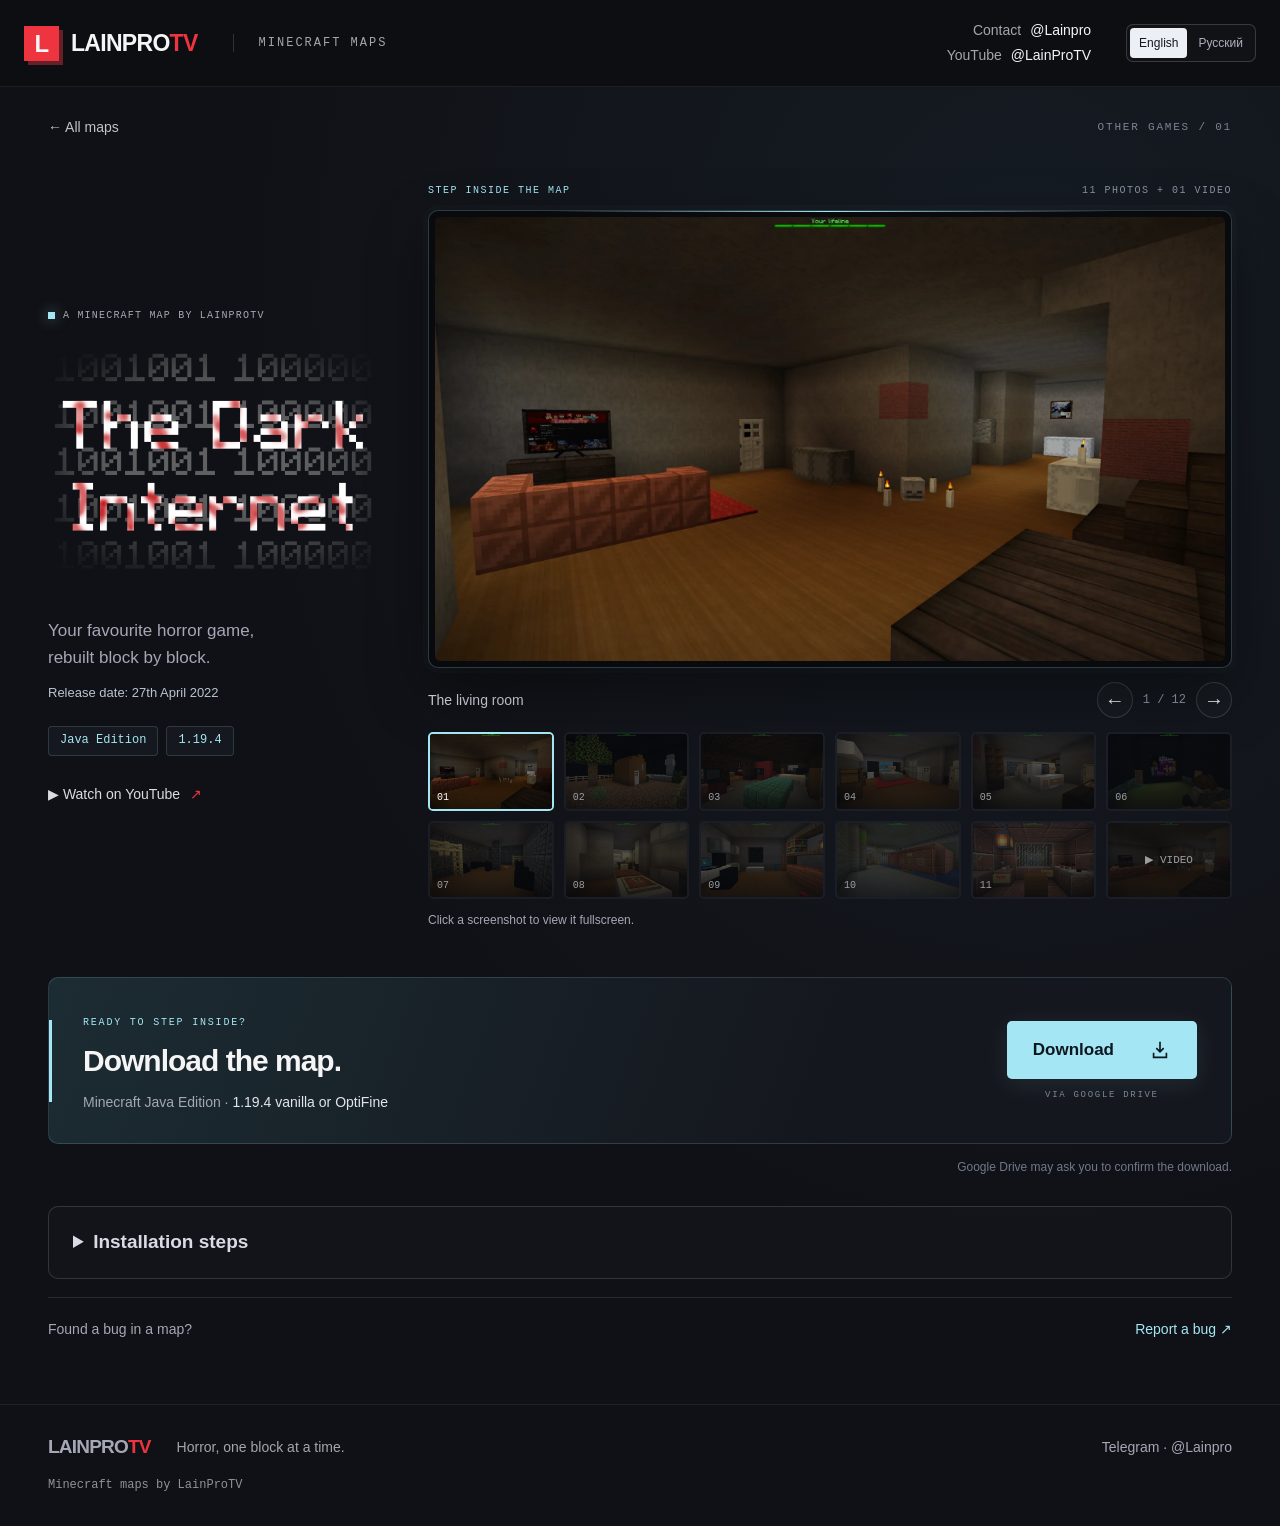
==== commit c593e5ee: "Add bilingual installation guide, fullscreen screenshots, release date sorting and bug report links" ====
--- a/dark-internet/index.html
+++ b/dark-internet/index.html
@@ -1,5 +1,5 @@
-<!doctype html><html lang="en"><head><script src="../language.js?v=1" defer></script><meta charset="utf-8"><meta name="viewport" content="width=device-width,initial-scale=1"><title>The Dark Internet — LainProTV Minecraft Maps</title><meta name="description" content="Explore eleven screenshots, watch LainProTV’s video and download The Dark Internet for Minecraft Java Edition 1.19.4."><meta name="theme-color" content="#101116"><link rel="stylesheet" href="../styles.css?v=languages1"><link rel="stylesheet" href="../project.css"><script src="../gallery.js" defer></script><style>.dark-project .project-logo{aspect-ratio:1080/800!important}@media(min-width:761px){.dark-project .gallery-dots{grid-template-columns:repeat(6,minmax(0,1fr))}}</style></head><body class="project-page dark-project"><a class="skip" href="#project">Skip to project</a><header class="topbar"><a class="brand" href="../" aria-label="LainProTV home"><span class="brand-mark">L</span><span>LAINPRO<span class="brand-tv">TV</span></span></a><span class="topbar-label">MINECRAFT MAPS</span><div class="contact-links"><a class="contact" href="https://t.me/Lainpro" target="_blank" rel="noopener noreferrer">Contact <span>@Lainpro</span></a><a class="contact youtube" href="https://www.youtube.com/@LainProTV" target="_blank" rel="noopener noreferrer" aria-label="LainProTV YouTube channel">YouTube <span>@LainProTV</span></a></div></header>
+<!doctype html><html lang="en"><head><script src="../language.js?v=2" defer></script><meta charset="utf-8"><meta name="viewport" content="width=device-width,initial-scale=1"><title>The Dark Internet — LainProTV Minecraft Maps</title><meta name="description" content="Explore eleven screenshots, watch LainProTV’s video and download The Dark Internet for Minecraft Java Edition 1.19.4."><meta name="theme-color" content="#101116"><link rel="stylesheet" href="../styles.css?v=languages1"><link rel="stylesheet" href="../project.css"><script src="../gallery.js" defer></script><style>.dark-project .project-logo{aspect-ratio:1080/800!important}@media(min-width:761px){.dark-project .gallery-dots{grid-template-columns:repeat(6,minmax(0,1fr))}}</style><link rel="stylesheet" href="../features.css?v=1"><script src="../features.js?v=1" defer></script></head><body class="project-page dark-project"><a class="skip" href="#project">Skip to project</a><header class="topbar"><a class="brand" href="../" aria-label="LainProTV home"><span class="brand-mark">L</span><span>LAINPRO<span class="brand-tv">TV</span></span></a><span class="topbar-label">MINECRAFT MAPS</span><div class="contact-links"><a class="contact" href="https://t.me/Lainpro" target="_blank" rel="noopener noreferrer">Contact <span>@Lainpro</span></a><a class="contact youtube" href="https://www.youtube.com/@LainProTV" target="_blank" rel="noopener noreferrer" aria-label="LainProTV YouTube channel">YouTube <span>@LainProTV</span></a></div></header>
 <main id="project" class="project-main"><div class="project-breadcrumb"><a class="back-link" href="../#other-games">← All maps</a><span>OTHER GAMES / 01</span></div>
 <div class="project-layout"><div class="project-title"><p class="project-kicker"><span></span> A MINECRAFT MAP BY LAINPROTV</p><h1 class="project-logo"><img src="../assets/dark-internet/logo.png" alt="The Dark Internet" width="1080" height="1080"></h1><p class="project-description">Your favourite horror game,<br>rebuilt block by block.<span class="project-release">Release date: 27th April 2022</span></p><div class="project-tags"><span>Java Edition</span><span>1.19.4</span></div><a class="watch-link" href="https://www.youtube.com/watch?v=_7Xxnyls4Ls" target="_blank" rel="noopener noreferrer">▶ Watch on YouTube <span>↗</span></a></div>
 <section class="gallery gallery-many" data-video-id="_7Xxnyls4Ls" data-video-title="The Dark Internet · LainProTV" style="--gallery-items:12" aria-label="The Dark Internet screenshots and video" aria-roledescription="carousel" tabindex="0"><div class="gallery-heading"><span>STEP INSIDE THE MAP</span><span>11 PHOTOS + 01 VIDEO</span></div><div class="gallery-stage"><div class="gallery-slides"><figure class="gallery-slide" data-caption="The living room"><img src="../assets/dark-internet/1.webp" alt="Dim living room with a television, copper sofa and candles beside a skull" width="2048" height="1152" fetchpriority="high"></figure><figure class="gallery-slide" data-caption="The garden"><img src="../assets/dark-internet/2.webp" alt="Garden with a wooden shed, tree and stone monument at night" width="2048" height="1152" loading="lazy"></figure><figure class="gallery-slide" data-caption="The game room"><img src="../assets/dark-internet/3.webp" alt="Game room with a turquoise table, arcade cabinets and dark wooden walls" width="2048" height="1152" loading="lazy"></figure><figure class="gallery-slide" data-caption="The bedroom"><img src="../assets/dark-internet/4.webp" alt="Bedroom with a red rug, bed and storage chests" width="2048" height="1152" loading="lazy"></figure><figure class="gallery-slide" data-caption="The bathroom"><img src="../assets/dark-internet/5.webp" alt="Bathroom with white fixtures and a glass shower enclosure" width="2048" height="1152" loading="lazy"></figure><figure class="gallery-slide" data-caption="The screening room"><img src="../assets/dark-internet/6.webp" alt="Dark screening room with an Ice Scream poster and a character in a minecart" width="2048" height="1152" loading="lazy"></figure><figure class="gallery-slide" data-caption="The dark chamber"><img src="../assets/dark-internet/7.webp" alt="Stone-walled chamber with wooden frames and black seating" width="2048" height="1152" loading="lazy"></figure><figure class="gallery-slide" data-caption="The hallway"><img src="../assets/dark-internet/8.webp" alt="Narrow hallway with a table and wooden floor" width="2048" height="1152" loading="lazy"></figure><figure class="gallery-slide" data-caption="The computer room"><img src="../assets/dark-internet/9.webp" alt="Computer room with a laptop, bookshelves and wooden counters" width="2048" height="1152" loading="lazy"></figure><figure class="gallery-slide" data-caption="The underground passage"><img src="../assets/dark-internet/10.webp" alt="Underground stone passage with a copper structure and water channel" width="2048" height="1152" loading="lazy"></figure><figure class="gallery-slide" data-caption="The control room"><img src="../assets/dark-internet/11.webp" alt="Copper-lined control room with a lever, barred window and redstone components" width="2048" height="1152" loading="lazy"></figure><figure class="gallery-slide video-slide" data-caption="The Dark Internet · Video by LainProTV"><div class="video-cover"><img src="../assets/dark-internet/1.webp" alt="" width="2048" height="1152" loading="lazy"><div class="video-cover-content"><span class="video-kicker">LAINPROTV · YOUTUBE</span><button type="button" class="play-video" aria-label="Play The Dark Internet video"><span class="play-icon">▶</span><span>Watch the video</span></button></div></div><div class="video-player" hidden></div></figure></div></div><div class="gallery-caption"><p class="gallery-label">The living room</p><div class="gallery-navigation"><button type="button" class="gallery-arrow prev" aria-label="Previous gallery item">←</button><p class="gallery-count" aria-live="polite" aria-atomic="true">1 / 12</p><button type="button" class="gallery-arrow next" aria-label="Next gallery item">→</button></div></div><div class="gallery-controls"><div class="gallery-dots" aria-label="Choose a screenshot or video"><button type="button" class="gallery-dot" aria-label="Show the living room screenshot" aria-pressed="true"><img src="../assets/dark-internet/1.webp" alt="" loading="lazy"><span>01</span></button><button type="button" class="gallery-dot" aria-label="Show the garden screenshot" aria-pressed="false"><img src="../assets/dark-internet/2.webp" alt="" loading="lazy"><span>02</span></button><button type="button" class="gallery-dot" aria-label="Show the game room screenshot" aria-pressed="false"><img src="../assets/dark-internet/3.webp" alt="" loading="lazy"><span>03</span></button><button type="button" class="gallery-dot" aria-label="Show the bedroom screenshot" aria-pressed="false"><img src="../assets/dark-internet/4.webp" alt="" loading="lazy"><span>04</span></button><button type="button" class="gallery-dot" aria-label="Show the bathroom screenshot" aria-pressed="false"><img src="../assets/dark-internet/5.webp" alt="" loading="lazy"><span>05</span></button><button type="button" class="gallery-dot" aria-label="Show the screening room screenshot" aria-pressed="false"><img src="../assets/dark-internet/6.webp" alt="" loading="lazy"><span>06</span></button><button type="button" class="gallery-dot" aria-label="Show the dark chamber screenshot" aria-pressed="false"><img src="../assets/dark-internet/7.webp" alt="" loading="lazy"><span>07</span></button><button type="button" class="gallery-dot" aria-label="Show the hallway screenshot" aria-pressed="false"><img src="../assets/dark-internet/8.webp" alt="" loading="lazy"><span>08</span></button><button type="button" class="gallery-dot" aria-label="Show the computer room screenshot" aria-pressed="false"><img src="../assets/dark-internet/9.webp" alt="" loading="lazy"><span>09</span></button><button type="button" class="gallery-dot" aria-label="Show the underground passage screenshot" aria-pressed="false"><img src="../assets/dark-internet/10.webp" alt="" loading="lazy"><span>10</span></button><button type="button" class="gallery-dot" aria-label="Show the control room screenshot" aria-pressed="false"><img src="../assets/dark-internet/11.webp" alt="" loading="lazy"><span>11</span></button><button type="button" class="gallery-dot video-thumb" aria-label="Show project video" aria-pressed="false"><img src="../assets/dark-internet/1.webp" alt="" loading="lazy"><span>▶ VIDEO</span></button></div></div></section></div>
-<div class="project-download"><div class="download-details"><span class="download-kicker">READY TO STEP INSIDE?</span><h2>Download the map.</h2><p>Minecraft Java Edition · <strong>1.19.4 vanilla or OptiFine</strong></p></div><div class="download-action"><a class="project-download-button" href="https://drive.google.com/file/d/1oVkg6_ezJkWFYy_tOwadUQ1gDndIZRIi/view?usp=sharing">Download <svg viewBox="0 0 24 24" aria-hidden="true"><path d="M12 3v11m-4-4 4 4 4-4M5 15v5h14v-5"/></svg></a><span>VIA GOOGLE DRIVE</span></div></div><p class="project-note">Google Drive may ask you to confirm the download.</p></main><footer><a class="footer-brand" href="../">LAINPRO<span>TV</span></a><p>Horror, one block at a time.</p><a href="https://t.me/Lainpro" target="_blank" rel="noopener noreferrer">Telegram · @Lainpro</a><span class="footer-credit">Minecraft maps by LainProTV</span></footer></body></html>+<div class="project-download"><div class="download-details"><span class="download-kicker">READY TO STEP INSIDE?</span><h2>Download the map.</h2><p>Minecraft Java Edition · <strong>1.19.4 vanilla or OptiFine</strong></p></div><div class="download-action"><a class="project-download-button" href="https://drive.google.com/file/d/1oVkg6_ezJkWFYy_tOwadUQ1gDndIZRIi/view?usp=sharing">Download <svg viewBox="0 0 24 24" aria-hidden="true"><path d="M12 3v11m-4-4 4 4 4-4M5 15v5h14v-5"/></svg></a><span>VIA GOOGLE DRIVE</span></div></div><p class="project-note">Google Drive may ask you to confirm the download.</p><details class="installation-guide"><summary>Installation steps</summary><div class="installation-body"><ol><li><p>Download the ZIP or RAR archive.</p></li><li><p>Extract the ZIP or RAR archive.</p></li><li><p>Move the extracted world folder (named after the map or ending in “save”) into the “saves” folder inside your Minecraft game folder. The world folder should contain “level.dat”.</p><p>Move the file or folder ending in “resourcepack” or “pack” into the “resourcepacks” folder inside your Minecraft game folder.</p></li><li><p>Open Minecraft, go to Options → Resource Packs, and enable the resource pack you just installed.</p></li><li><p>Now you can play and enjoy the map :)</p></li></ol><p class="installation-note">Use the Minecraft version listed for the map and the game folder selected in your launcher.</p></div></details><aside class="bug-report"><p>Found a bug in a map?</p><a href="https://t.me/Lainpro" target="_blank" rel="noopener noreferrer">Report a bug <span aria-hidden="true">↗</span></a></aside></main><footer><a class="footer-brand" href="../">LAINPRO<span>TV</span></a><p>Horror, one block at a time.</p><a href="https://t.me/Lainpro" target="_blank" rel="noopener noreferrer">Telegram · @Lainpro</a><span class="footer-credit">Minecraft maps by LainProTV</span></footer></body></html>
--- a/features.css
+++ b/features.css
@@ -0,0 +1 @@
+.installation-guide{margin-top:30px;border:1px solid #ffffff24;border-radius:10px;background:#ffffff04;color:#d9dce5}.installation-guide summary{padding:21px 24px;cursor:pointer;font-size:19px;font-weight:700;line-height:1.5}.installation-guide summary:focus-visible{outline:2px solid #a5e6f4;outline-offset:3px}.installation-body{padding:0 24px 22px;line-height:1.75}.installation-body ol{padding-left:26px;margin:0}.installation-body li{padding:4px 0 8px 7px}.installation-body li::marker{color:#a5e6f4;font-weight:700}.installation-body p{margin:0 0 6px}.installation-body .installation-note{color:#a4a8b5;font-size:13px;margin:16px 0 0}.bug-report{display:flex;gap:15px;justify-content:space-between;align-items:center;padding:20px 0;margin-top:18px;border-top:1px solid #ffffff18;line-height:1.6}.bug-report p{margin:0;color:#a4a8b5;font-size:14px}.bug-report a{color:#a5e6f4;font-size:14px}.bug-report a:hover{text-decoration:underline}.catalog-toolbar{display:flex;justify-content:flex-end;align-items:center;flex-wrap:wrap;gap:12px;margin:26px 0 20px}.catalog-toolbar label{color:#a4a8b5;font-size:14px}.catalog-toolbar select{max-width:100%;background:#1b1d23;color:#edf0f7;border:1px solid #ffffff30;border-radius:6px;padding:11px 35px 11px 13px;font:14px Arial,sans-serif;color-scheme:dark}.catalog-toolbar select:focus-visible{outline:2px solid #a5e6f4;outline-offset:3px}.map-release{display:block;font:11px/1.5 'Courier New',monospace;color:#a4a8b5;margin:5px 0}.sorted-collection{margin-top:20px}.sorted-collection .collection-header p{font-size:12px}.collections[hidden],.category-nav[hidden],.sorted-collection[hidden]{display:none!important}.gallery-slide:not(.video-slide)>img{cursor:zoom-in}.gallery-slide>img:focus-visible{outline:3px solid #a5e6f4;outline-offset:-4px}.gallery-fullscreen-hint{font-size:12px;line-height:1.5;margin:12px 0 0;color:#a4a8b5}.screenshot-lightbox{box-sizing:border-box;width:100vw;max-width:none;height:100dvh;max-height:none;margin:0;border:0;padding:18px 24px;background:#080a0ff7;color:#f4f5fa;overflow:hidden}.screenshot-lightbox[open]{display:grid;grid-template-rows:auto minmax(0,1fr) auto;gap:12px}.screenshot-lightbox::backdrop{background:#080a0f}.lightbox-toolbar{display:flex;justify-content:space-between;align-items:center;gap:20px}.lightbox-count{font:13px monospace;color:#bbc1cd}.screenshot-lightbox button{font:14px Arial,sans-serif;color:#eff2f9;border:1px solid #ffffff40;background:#ffffff0c;border-radius:6px;min-width:48px;min-height:44px;padding:10px 16px;cursor:pointer}.screenshot-lightbox button:hover{background:#ffffff25}.screenshot-lightbox button:focus-visible{outline:3px solid #a5e6f4;outline-offset:3px}.lightbox-close{display:flex;gap:14px;align-items:center}.lightbox-close span{font-size:24px;line-height:1}.lightbox-figure{min-height:0;margin:0;display:grid;grid-template-rows:minmax(0,1fr) auto;gap:10px}.lightbox-image{display:block;width:100%;height:100%;min-height:0;object-fit:contain}.lightbox-figure figcaption{text-align:center;font-size:14px;line-height:1.5;color:#c2c8d3}.lightbox-controls{display:flex;justify-content:center;gap:20px;padding-bottom:env(safe-area-inset-bottom)}@media(max-width:760px){.installation-guide summary{padding:17px;font-size:17px}.installation-body{padding:0 17px 17px;font-size:14px}.bug-report{align-items:flex-start;flex-direction:column;gap:7px}.catalog-toolbar{justify-content:flex-start;align-items:stretch;flex-direction:column}.catalog-toolbar select{width:100%}.screenshot-lightbox{padding:12px;gap:8px;padding-top:max(12px,env(safe-area-inset-top))}.lightbox-figure figcaption{font-size:12px}}
